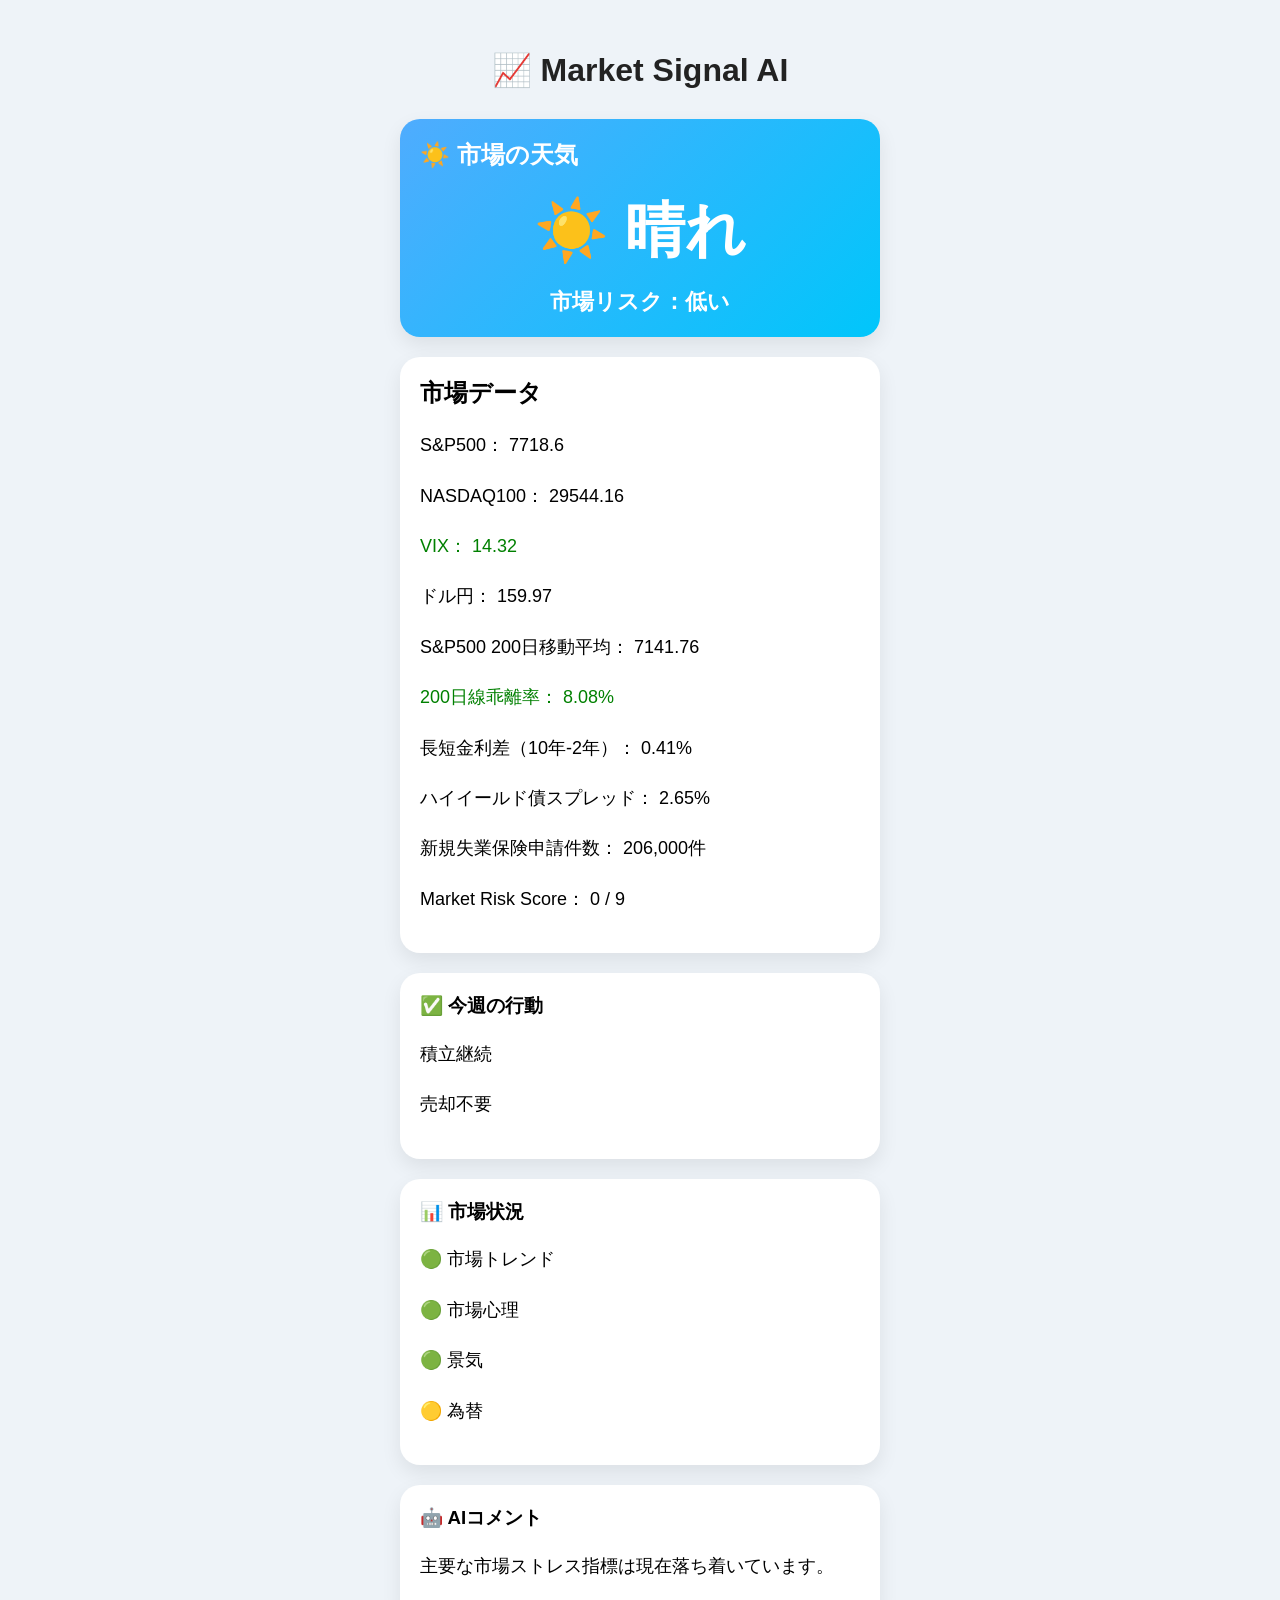
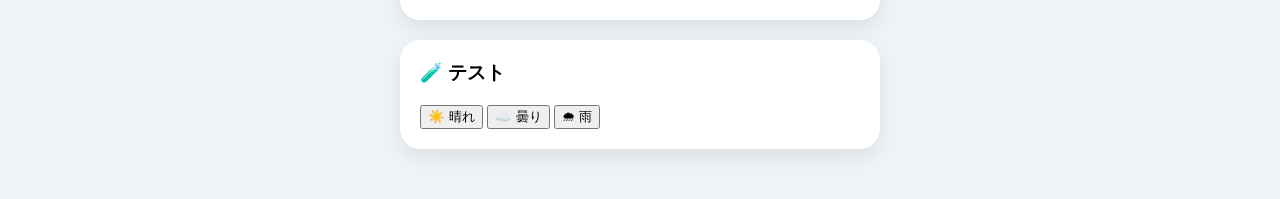
==== index.html @ 3be37f30 "Add automatic market status indicators" ====
<!DOCTYPE html>
<html lang="ja">
<head>
    <meta charset="UTF-8">
    <meta name="viewport" content="width=device-width, initial-scale=1.0">
    <title>Market Signal AI</title>

    <link rel="stylesheet" href="style.css"> </head>

<body>
    <div class="container">

    <h1>📈 Market Signal AI</h1>

    <div class="card weather-card">

        <h2>☀️ 市場の天気</h2>

        <div class="weather" id="weather">
            ☀️晴れ
        </div>

        <div class="risk" id="risk">
            市場リスク：低
        </div>

    </div>

    <div class="card">
        <h2>市場データ</h2>

        <p id="sp500">S&P500：---</p>
        <p id="nasdaq100">NASDAQ100：---</p>
        <p id="vix">VIX：---</p>
        <p id="usdjpy">ドル円：---</p>
        <p id="sp500_200ma">S&P500 200日移動平均：---</p>
        <p id="sp500_200ma_diff">200日線乖離率：---</p>
        <p id="yield_curve">長短金利差（10年-2年）：---</p>
        <p id="high_yield_spread">ハイイールド債スプレッド：---</p>
        <p id="initial_claims">新規失業保険申請件数：---</p>
        <p id="riskScore">Market Risk Score：---</p>
    </div>
 
    <div class="card">

        <h3>✅ 今週の行動</h3>
        <p id="action1">積立継続</p>
        <p id="action2">売却不要</p>

    </div>

    <div class="card">

       <h3>📊 市場状況</h3>

       <p id="trendStatus">🟢 市場トレンド</p>

       <p id="sentimentStatus">🟢 市場心理</p>

       <p id="economyStatus">🟢 景気</p>

       <p id="fxStatus">🟢 為替</p>

    </div>


    <div class="card">

        <h3>🤖 AIコメント</h3>

        <p id="aiComment">---</p>

    </div>

    <div class="card">
        <h3>🧪 テスト</h3>

        <button onclick="changeWeather('sunny')">☀️ 晴れ</button>

        <button onclick="changeWeather('cloudy')">☁️ 曇り</button>

        <button onclick="changeWeather('rain')">🌧 雨</button>
    </div>

</div>

    <script src="script.js"></script>

</body>
</html>
---- style.css ----
body {
    margin: 0;
    padding: 30px;
    font-family: "Yu Gothic UI", sans-serif;
    background: #eef3f8;
}

.container {
    max-width: 480px;
    margin: auto;
}

h1 {
    text-align: center;
    margin-bottom: 30px;
    color: #222;
}

.card {
    background: white;
    border-radius: 20px;
    padding: 20px;
    margin-bottom: 20px;
    box-shadow: 0 8px 20px rgba(0,0,0,0.08); }

.card h2,
.card h3 {
    margin-top: 0;
}

.weather {
    font-size: 60px;
    font-weight: bold;
    text-align: center;
    margin: 15px 0;
}

.risk {
    text-align: center;
    font-size: 22px;
    color: #2e7d32;
    font-weight: bold;
}

p {
    font-size: 18px;
    line-height: 1.8;
}

.weather-card{

    background: linear-gradient(135deg,#4facfe,#00c6fb);

    color:white;

}

.weather-card .risk{

    color:white;

}

.weather-card h2{

    color:white;

}
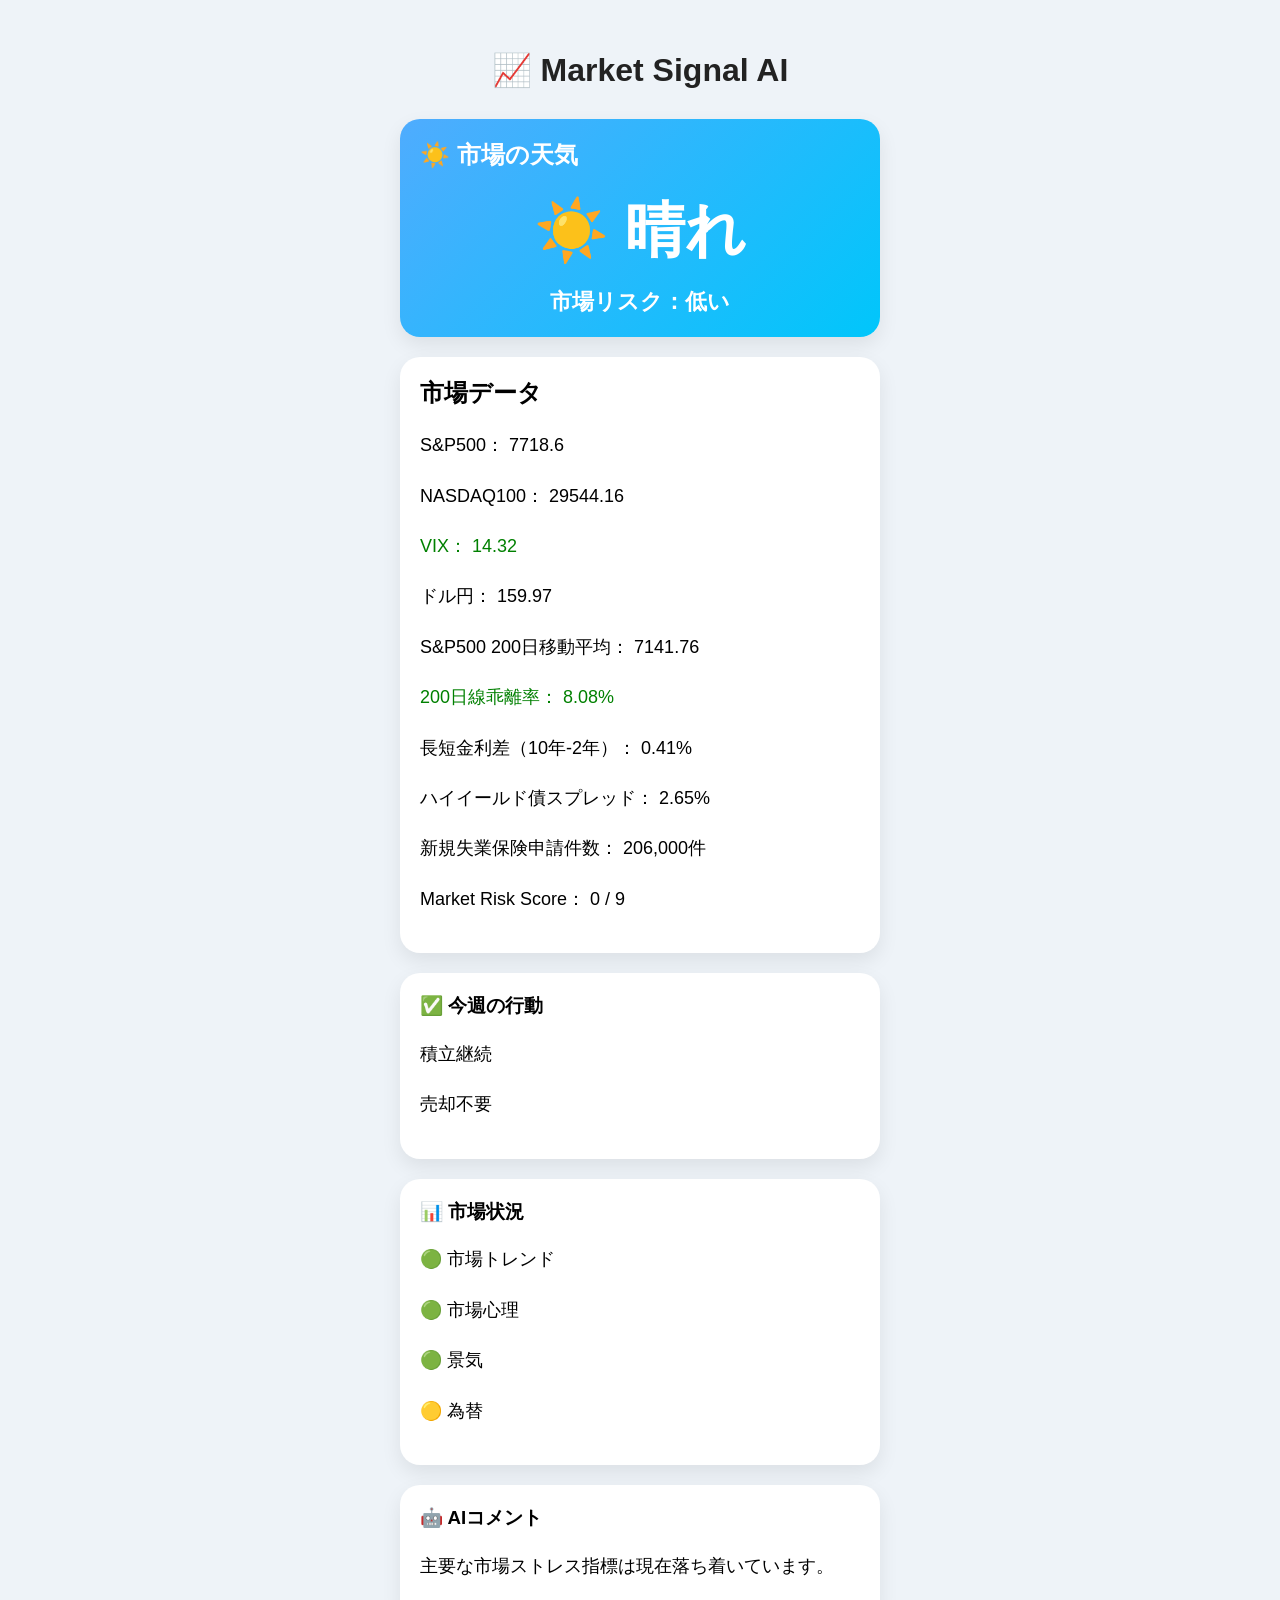
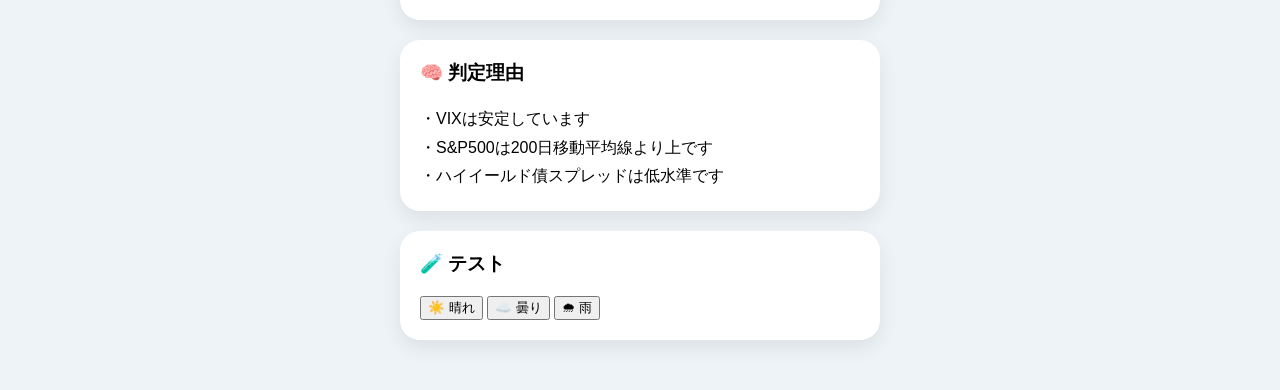
==== commit 34f615cf: "Add sudden market change detection" ====
--- a/index.html
+++ b/index.html
@@ -72,6 +72,11 @@
 
     </div>
 
+<div class="card">
+    <h3>🧠 判定理由</h3>
+    <div id="riskReasons">---</div>
+</div>
+
     <div class="card">
         <h3>🧪 テスト</h3>
 
--- a/style.css
+++ b/style.css
@@ -66,3 +66,8 @@
     color:white;
 
 }
+
+#riskReasons {
+  white-space: pre-line;
+  line-height: 1.8;
+}
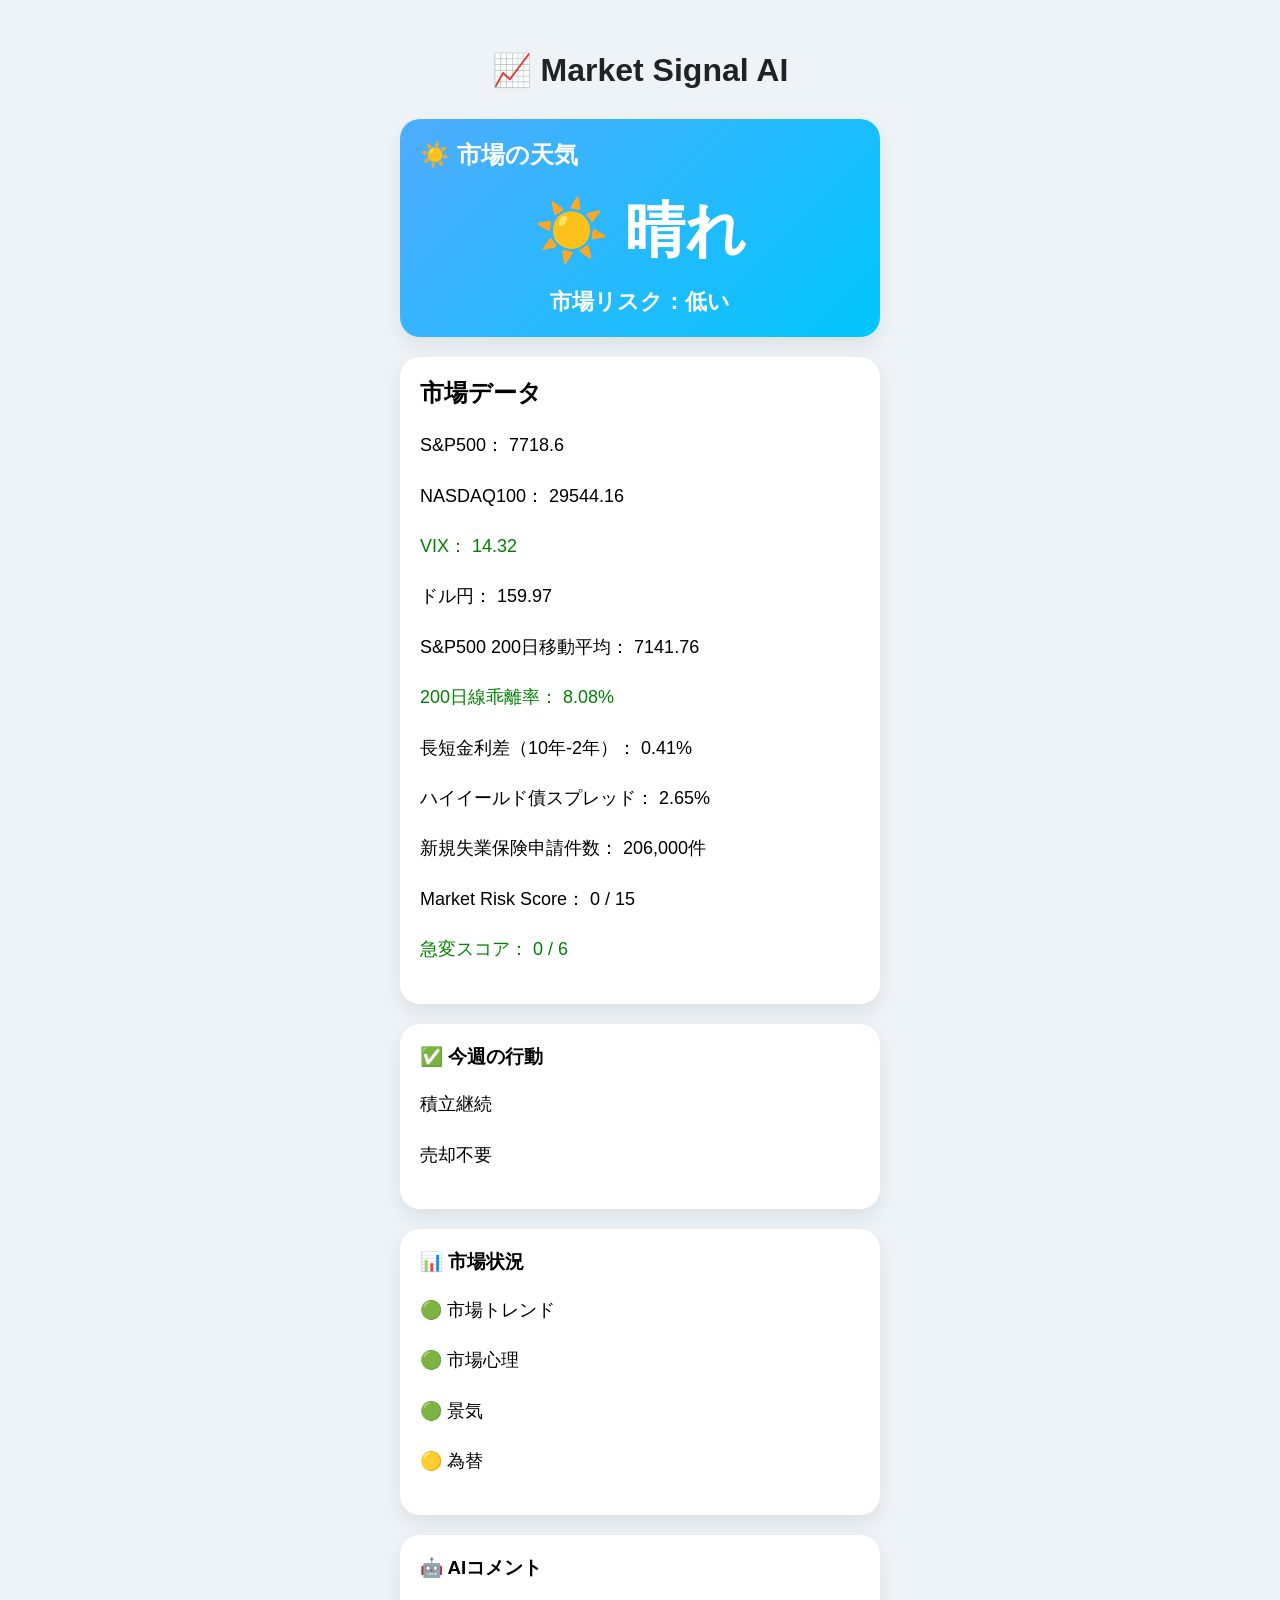
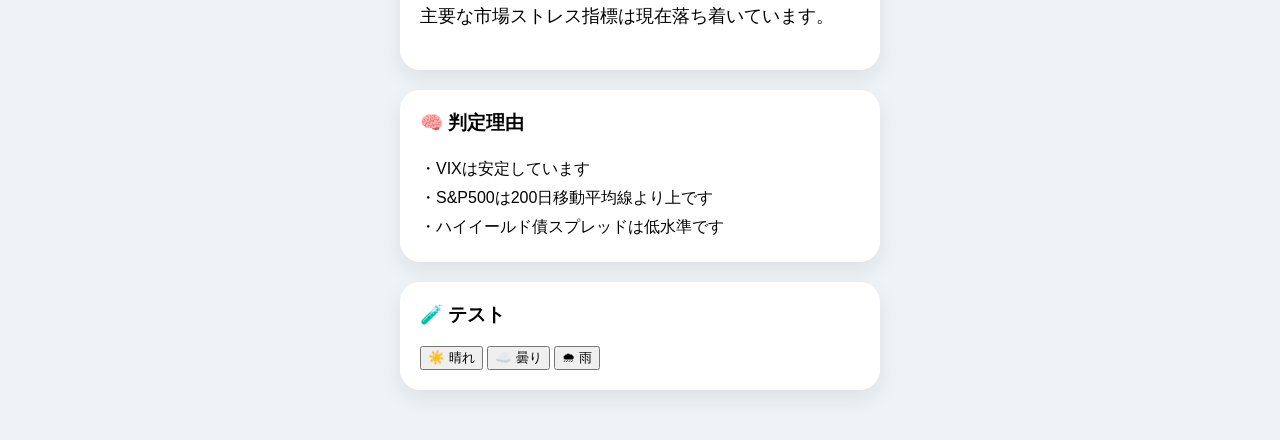
==== commit 1c39d91d: "Fix duplicate sudden score code" ====
--- a/index.html
+++ b/index.html
@@ -39,6 +39,7 @@
         <p id="high_yield_spread">ハイイールド債スプレッド：---</p>
         <p id="initial_claims">新規失業保険申請件数：---</p>
         <p id="riskScore">Market Risk Score：---</p>
+        <p id="suddenScore">急変スコア：---</p>
     </div>
  
     <div class="card">
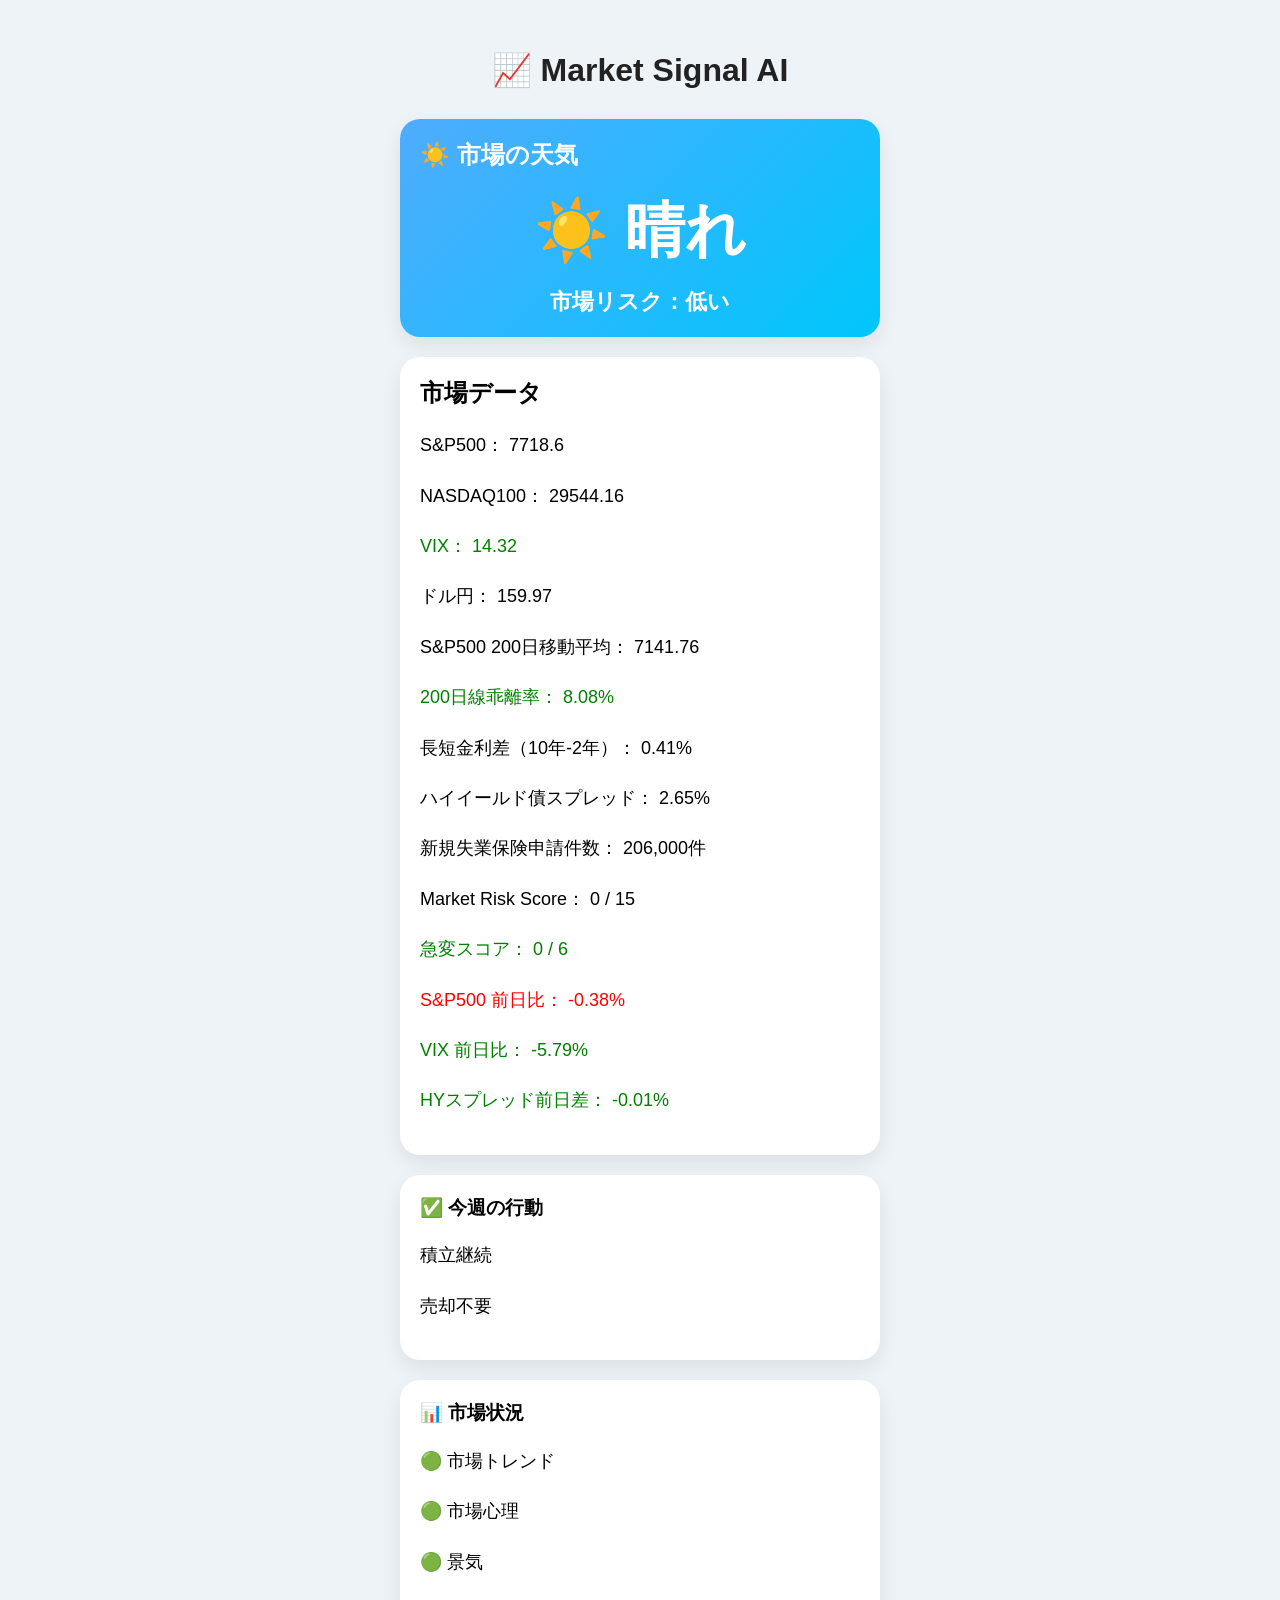
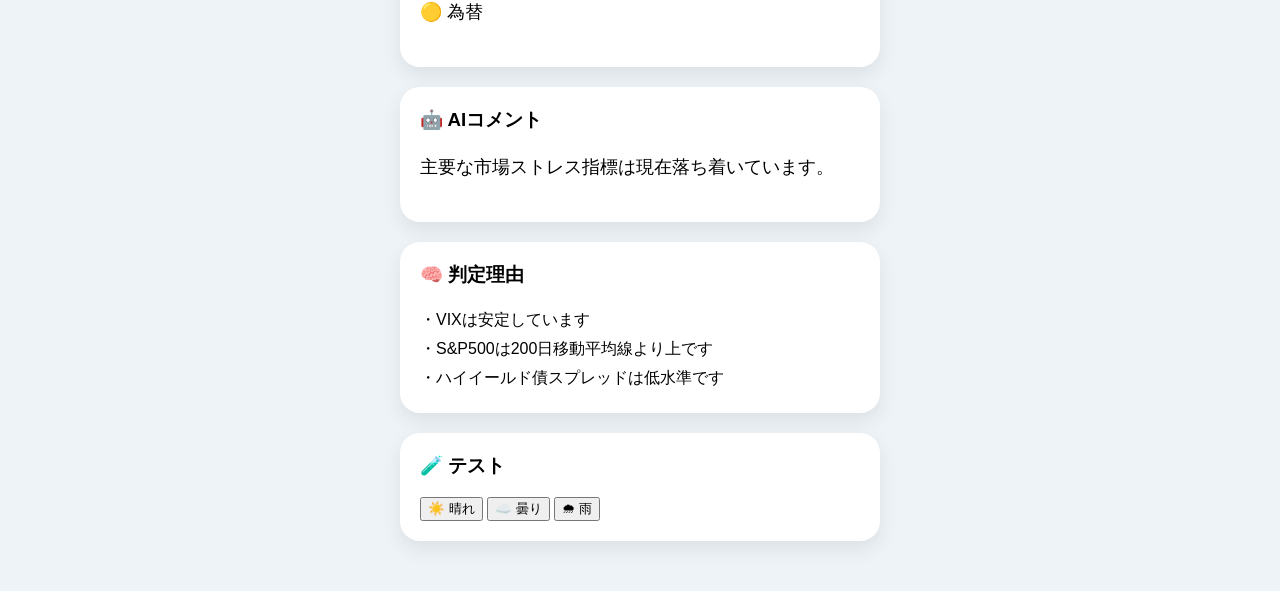
==== commit 95043027: "Display daily market changes" ====
--- a/index.html
+++ b/index.html
@@ -40,6 +40,9 @@
         <p id="initial_claims">新規失業保険申請件数：---</p>
         <p id="riskScore">Market Risk Score：---</p>
         <p id="suddenScore">急変スコア：---</p>
+        <p id="sp500Change">S&P500 前日比：---</p>
+        <p id="vixChange">VIX 前日比：---</p>
+        <p id="hyChange">HYスプレッド前日差：---</p>
     </div>
  
     <div class="card">
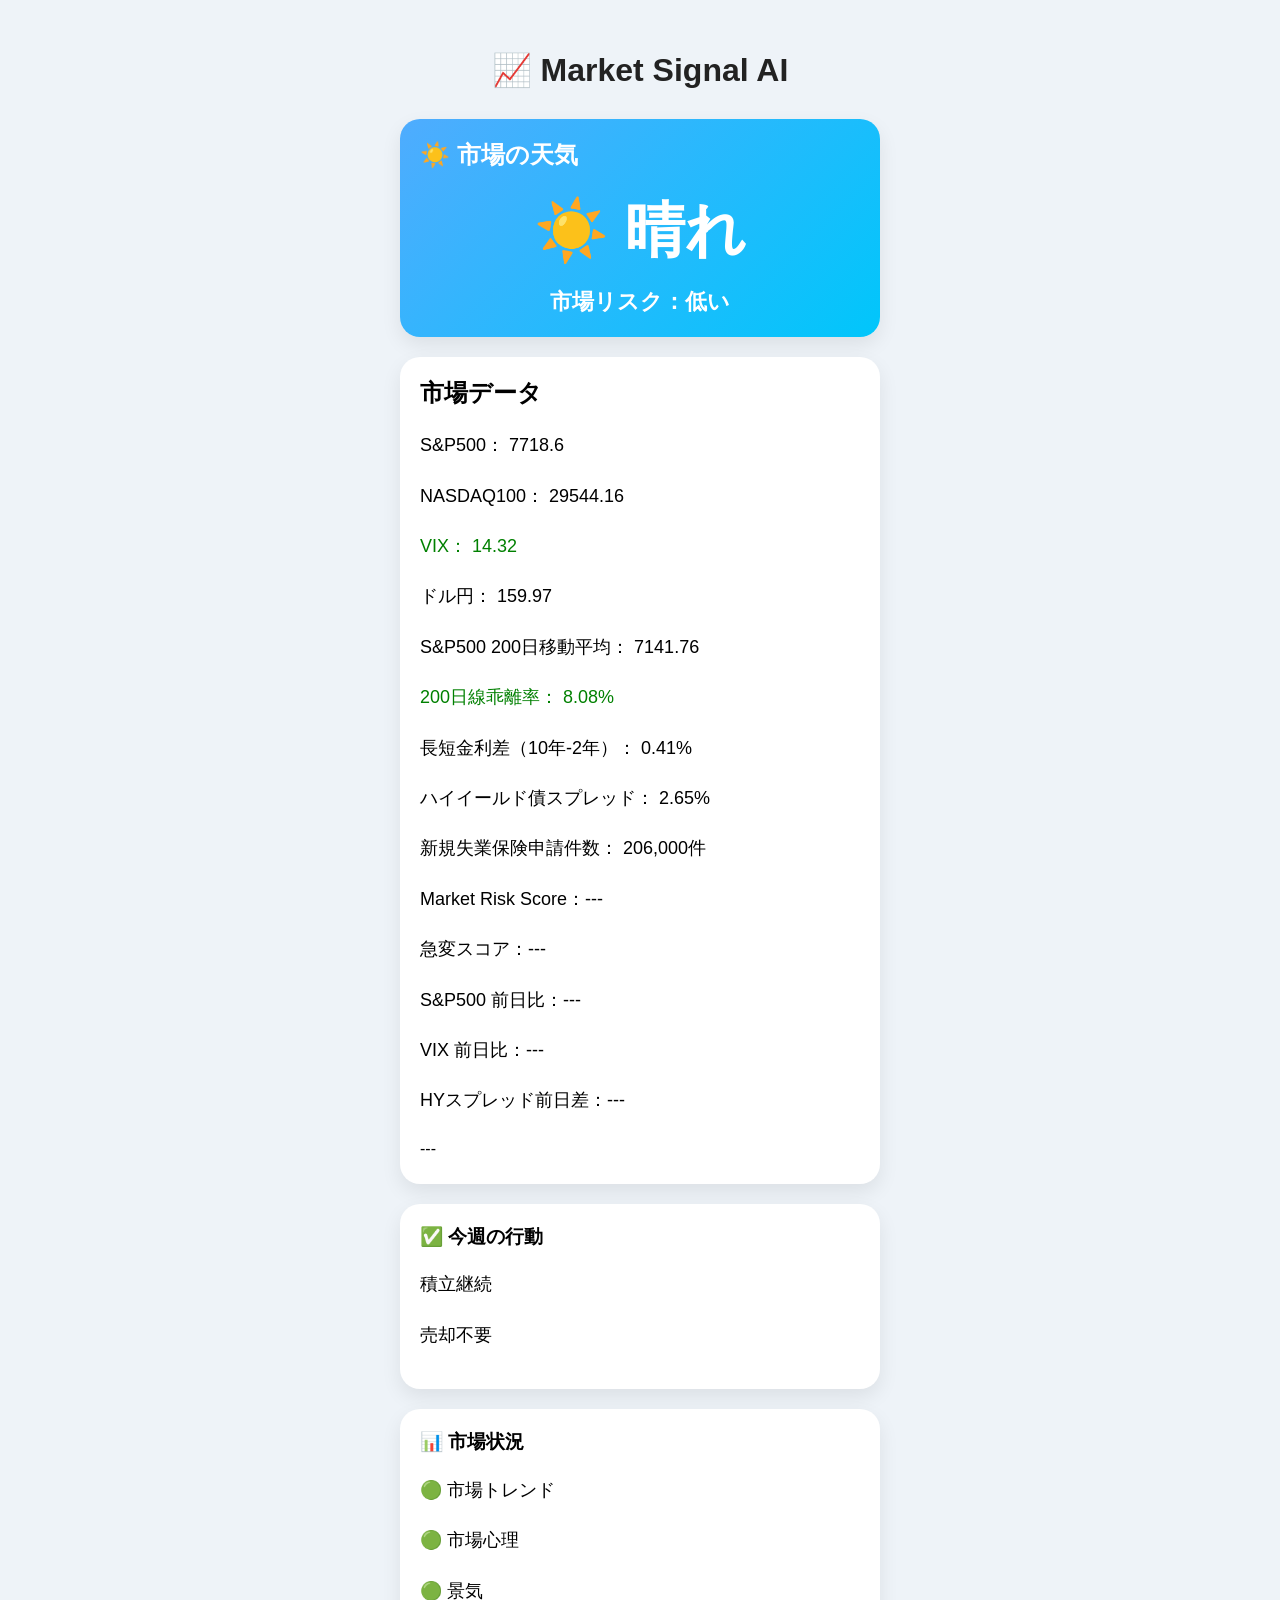
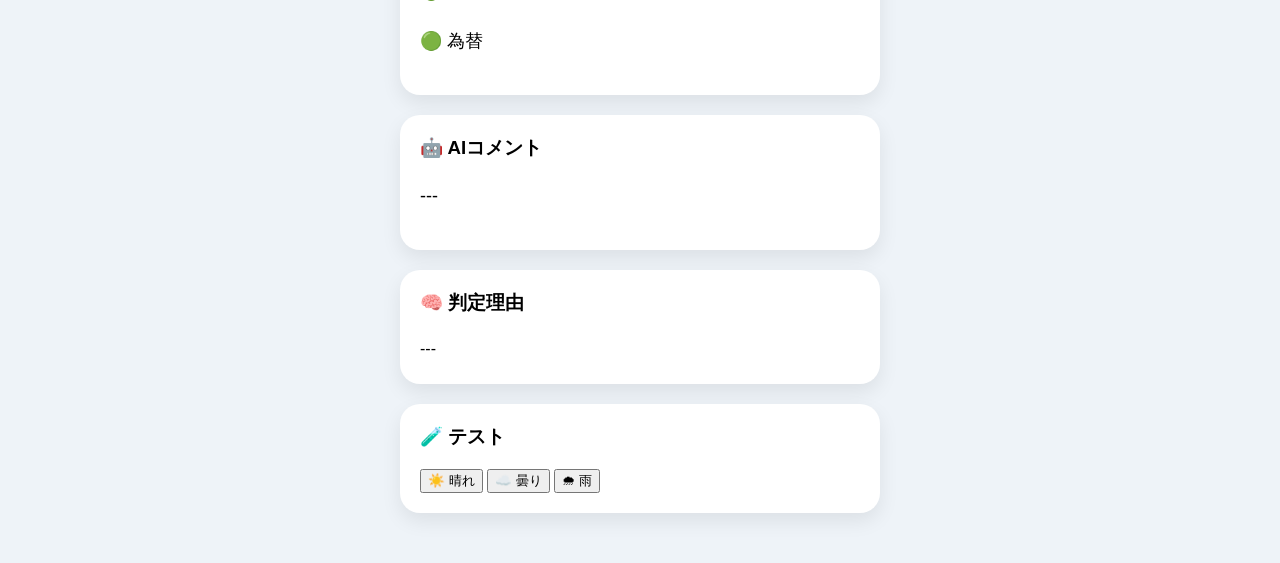
==== commit 64312b20: "Finalize risk scoring model" ====
--- a/index.html
+++ b/index.html
@@ -43,6 +43,7 @@
         <p id="sp500Change">S&P500 前日比：---</p>
         <p id="vixChange">VIX 前日比：---</p>
         <p id="hyChange">HYスプレッド前日差：---</p>
+        <div id="suddenReasons">---</div>
     </div>
  
     <div class="card">
--- a/style.css
+++ b/style.css
@@ -70,4 +70,9 @@
 #riskReasons {
   white-space: pre-line;
   line-height: 1.8;
+}
+
+#suddenReasons {
+  white-space: pre-line;
+  line-height: 1.8;
 }
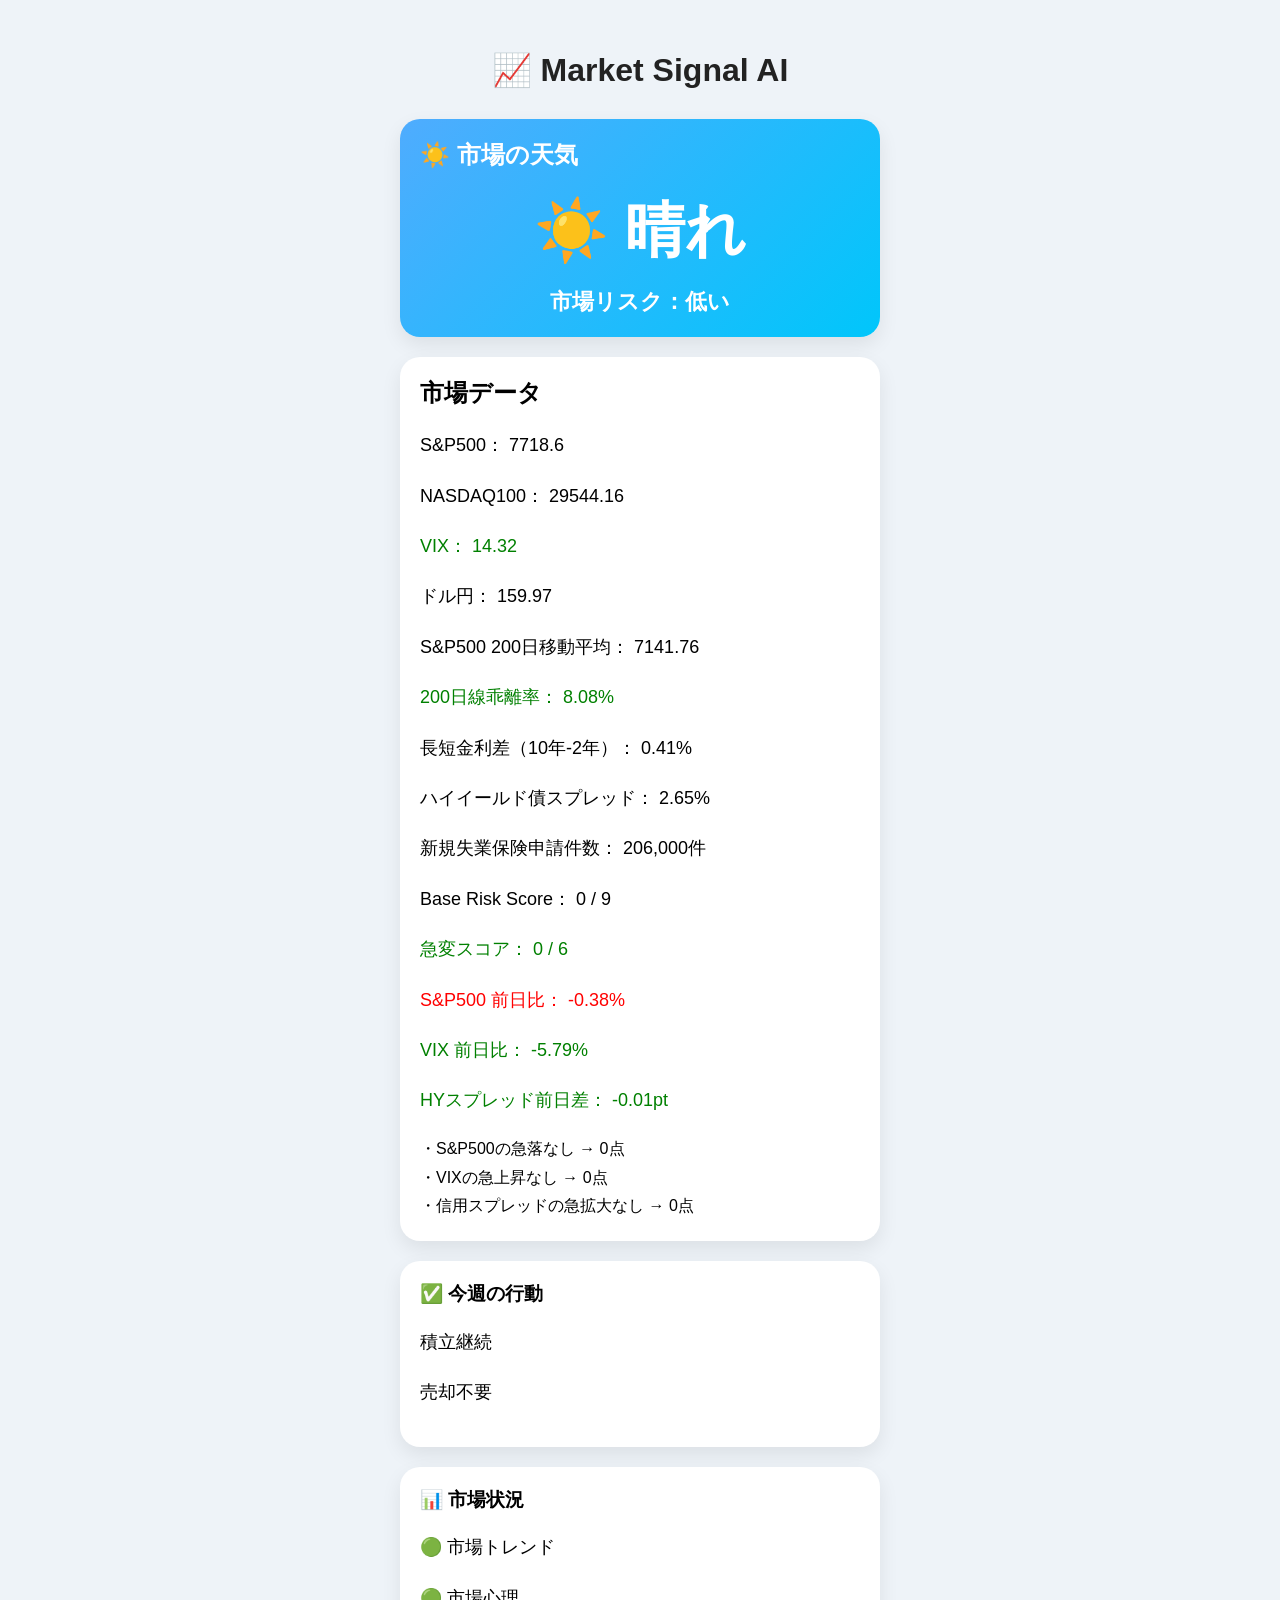
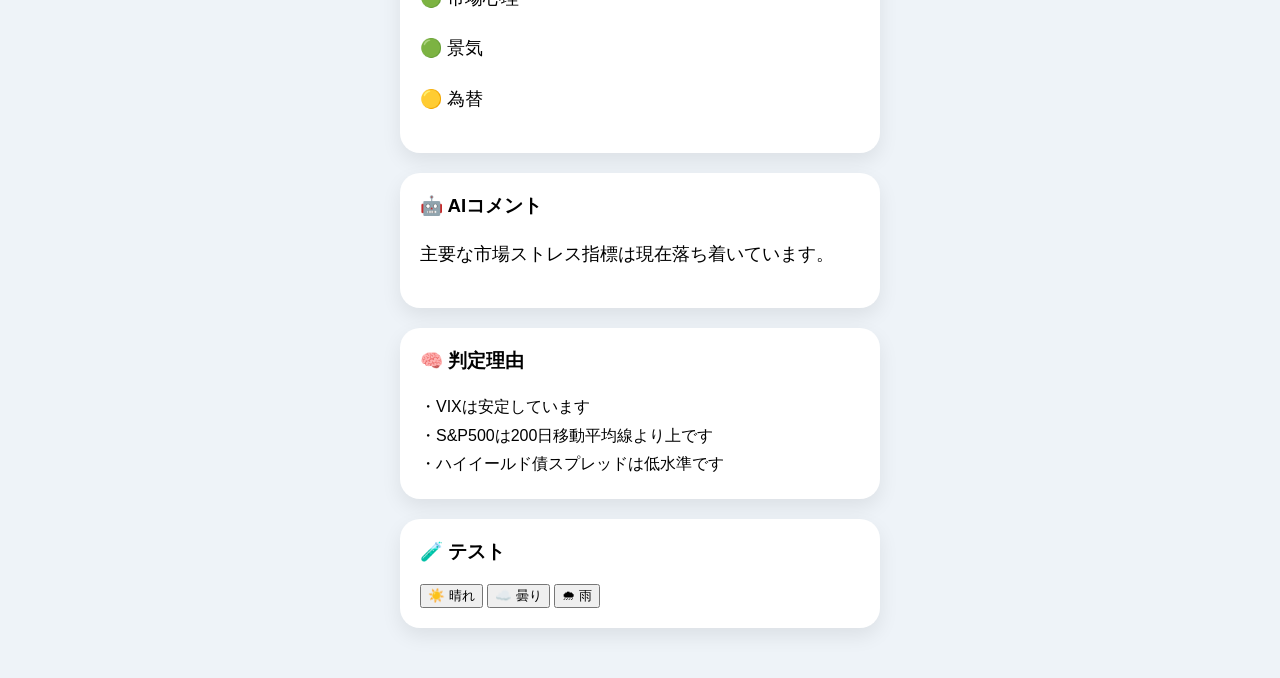
==== commit 88ae573f: "Fix v1 display and cache" ====
--- a/index.html
+++ b/index.html
@@ -38,7 +38,7 @@
         <p id="yield_curve">長短金利差（10年-2年）：---</p>
         <p id="high_yield_spread">ハイイールド債スプレッド：---</p>
         <p id="initial_claims">新規失業保険申請件数：---</p>
-        <p id="riskScore">Market Risk Score：---</p>
+        <p id="riskScore">Base Risk Score：---</p>
         <p id="suddenScore">急変スコア：---</p>
         <p id="sp500Change">S&P500 前日比：---</p>
         <p id="vixChange">VIX 前日比：---</p>
@@ -94,7 +94,7 @@
 
 </div>
 
-    <script src="script.js"></script>
+    <script src="script.js?v=1.0"></script>
 
 </body>
 </html>
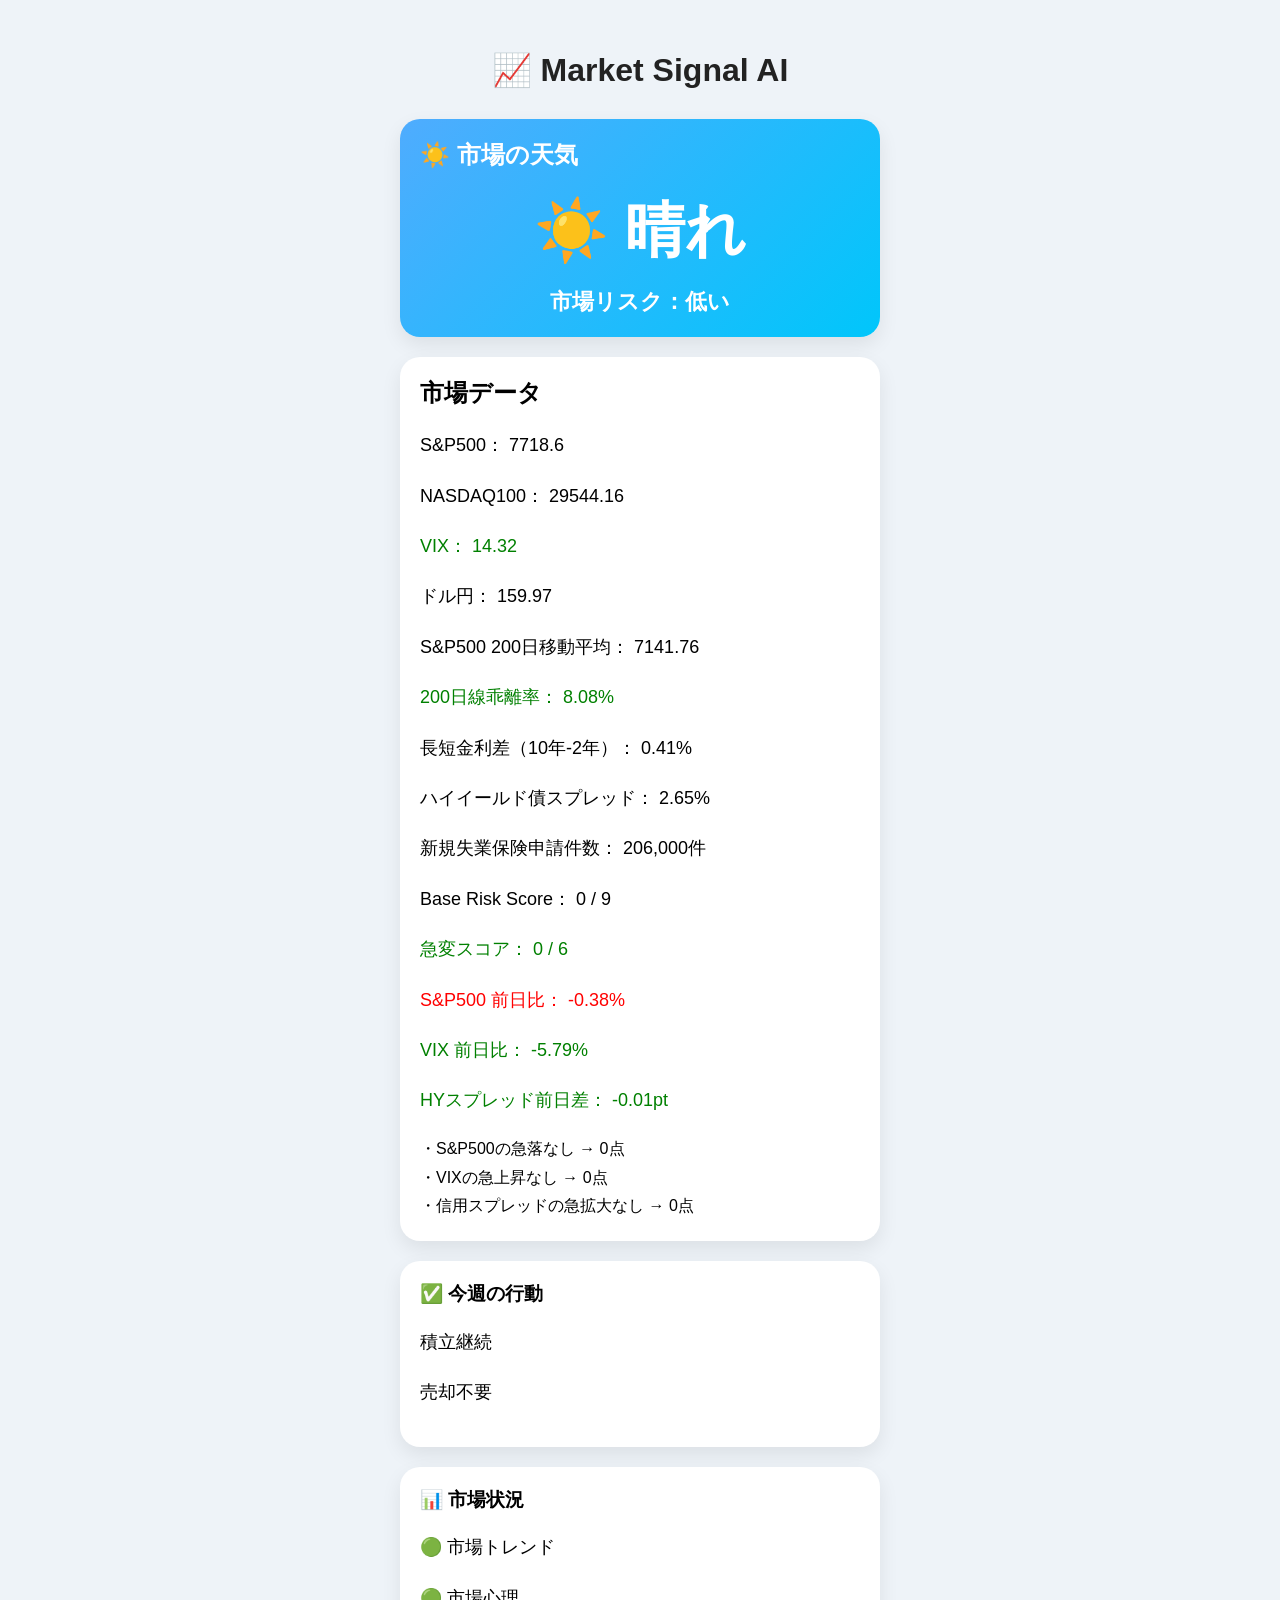
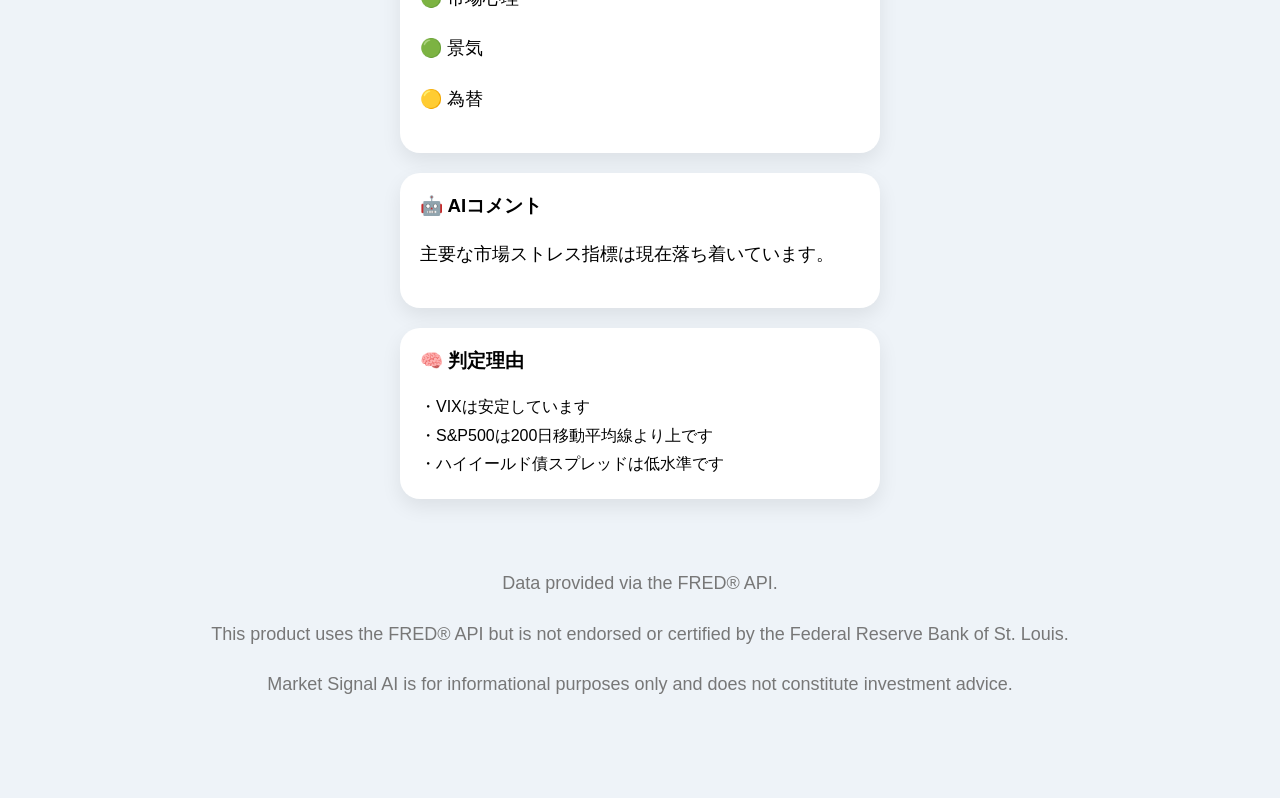
==== commit b71405e5: "Release Market Signal AI v1.0" ====
--- a/index.html
+++ b/index.html
@@ -82,17 +82,21 @@
     <div id="riskReasons">---</div>
 </div>
 
-    <div class="card">
-        <h3>🧪 テスト</h3>
+</div>
 
-        <button onclick="changeWeather('sunny')">☀️ 晴れ</button>
-
-        <button onclick="changeWeather('cloudy')">☁️ 曇り</button>
-
-        <button onclick="changeWeather('rain')">🌧 雨</button>
-    </div>
-
-</div>
+<footer class="footer">
+    <p>
+        Data provided via the FRED® API.
+    </p>
+    <p>
+        This product uses the FRED® API but is not endorsed or certified
+        by the Federal Reserve Bank of St. Louis.
+    </p>
+    <p>
+        Market Signal AI is for informational purposes only and does not
+        constitute investment advice.
+    </p>
+</footer>
 
     <script src="script.js?v=1.0"></script>
 
--- a/style.css
+++ b/style.css
@@ -75,4 +75,13 @@
 #suddenReasons {
   white-space: pre-line;
   line-height: 1.8;
-}+}
+
+.footer {
+    margin: 30px 15px;
+    padding: 20px 10px;
+    text-align: center;
+    font-size: 12px;
+    line-height: 1.6;
+    color: #777;
+}
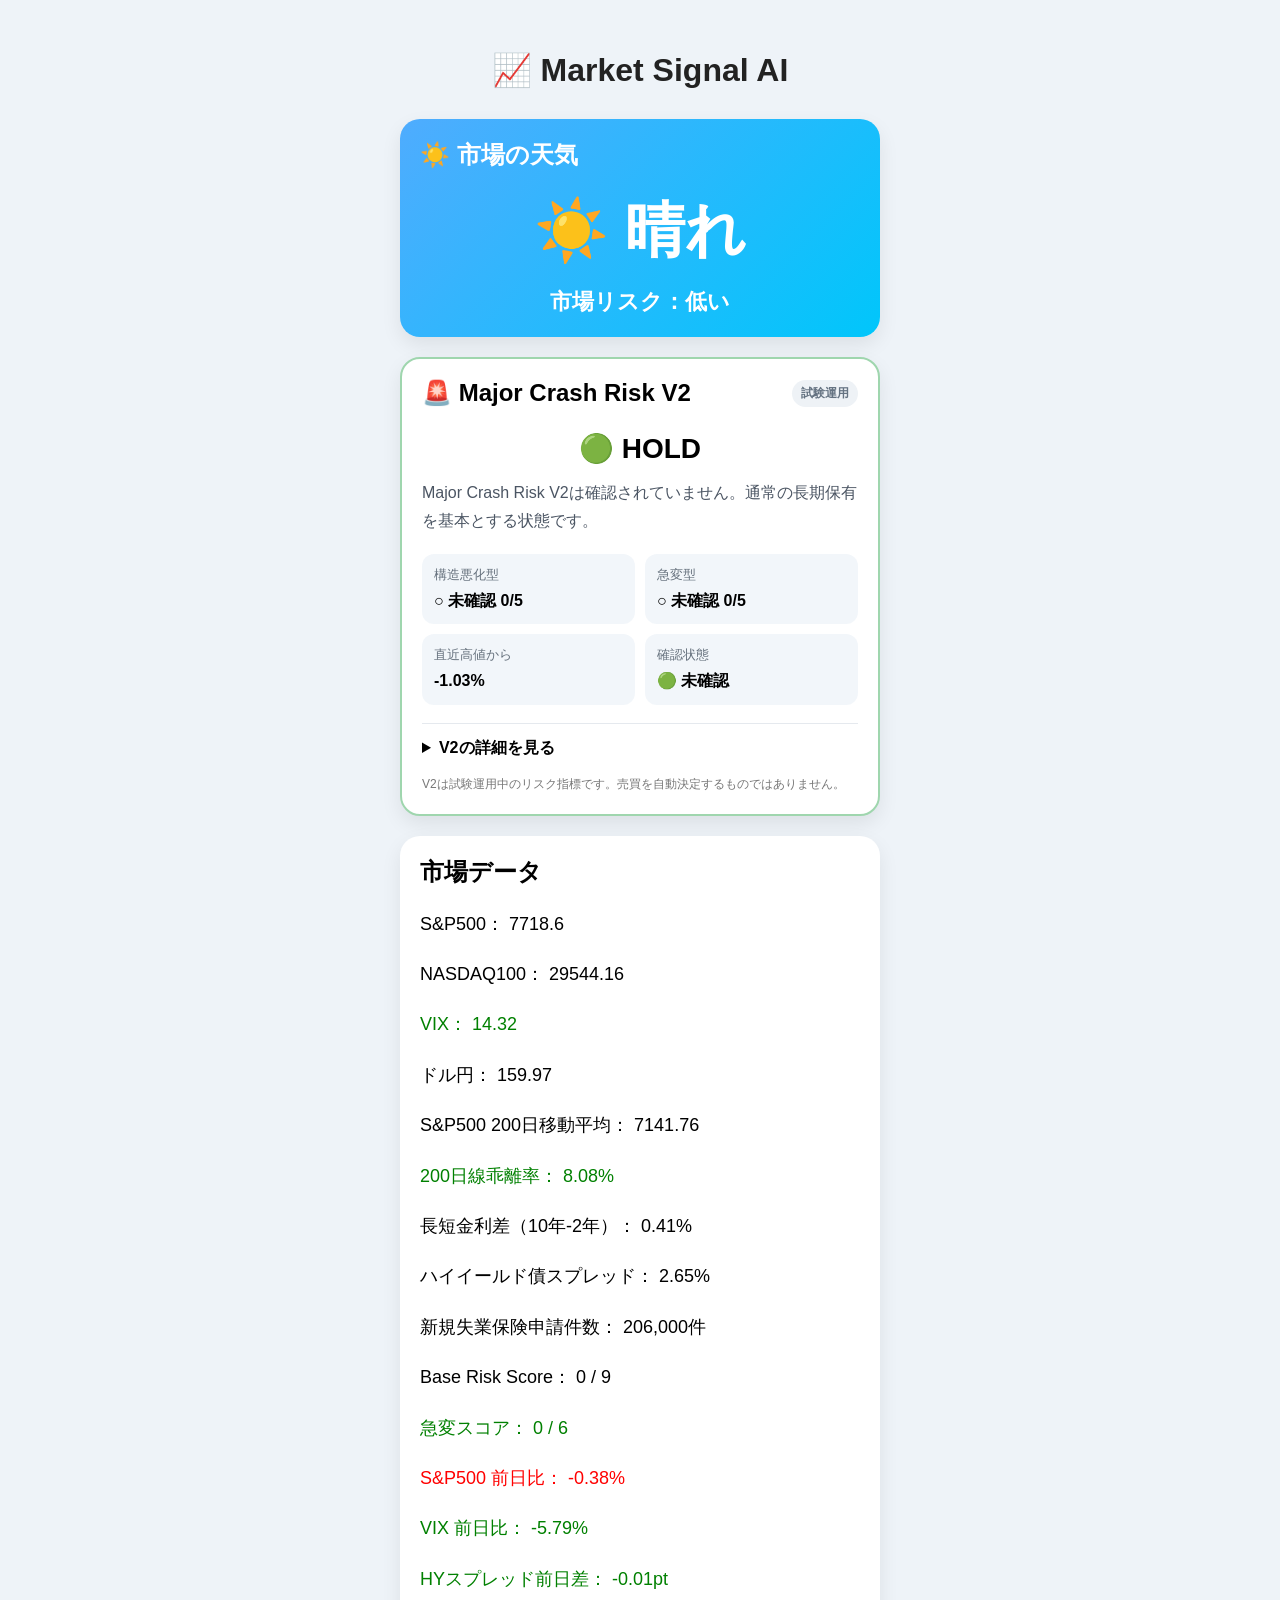
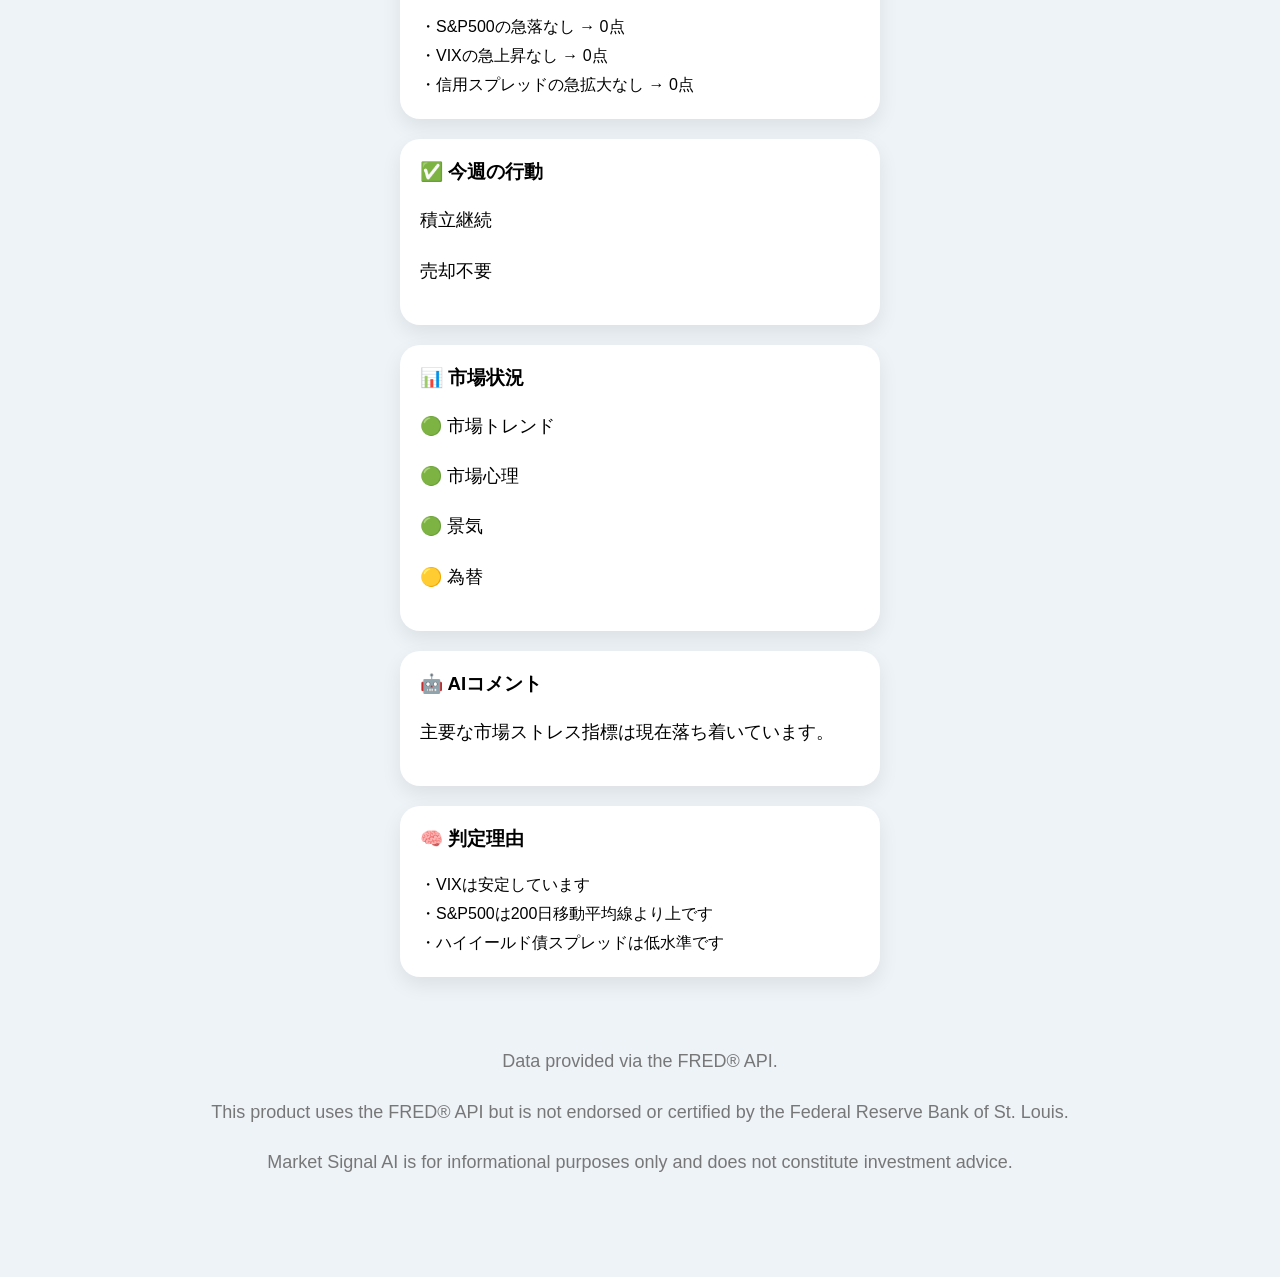
==== commit 1a93e219: "Integrate Major Crash Risk V2" ====
--- a/index.html
+++ b/index.html
@@ -4,101 +4,124 @@
     <meta charset="UTF-8">
     <meta name="viewport" content="width=device-width, initial-scale=1.0">
     <title>Market Signal AI</title>
-
-    <link rel="stylesheet" href="style.css"> </head>
+    <link rel="stylesheet" href="style.css?v=2.0">
+</head>
 
 <body>
     <div class="container">
 
-    <h1>📈 Market Signal AI</h1>
+        <h1>📈 Market Signal AI</h1>
 
-    <div class="card weather-card">
-
-        <h2>☀️ 市場の天気</h2>
-
-        <div class="weather" id="weather">
-            ☀️晴れ
+        <div class="card weather-card">
+            <h2>☀️ 市場の天気</h2>
+            <div class="weather" id="weather">☀️晴れ</div>
+            <div class="risk" id="risk">市場リスク：低</div>
         </div>
 
-        <div class="risk" id="risk">
-            市場リスク：低
+        <div class="card major-risk-card">
+            <div class="major-risk-header">
+                <h2>🚨 Major Crash Risk V2</h2>
+                <span class="experimental-badge">試験運用</span>
+            </div>
+
+            <div class="major-action" id="majorAction">読み込み中...</div>
+            <p class="major-message" id="majorMessage">V2データを確認しています。</p>
+
+            <div class="major-grid">
+                <div class="major-metric">
+                    <span>構造悪化型</span>
+                    <strong id="majorStructural">---</strong>
+                </div>
+                <div class="major-metric">
+                    <span>急変型</span>
+                    <strong id="majorShock">---</strong>
+                </div>
+                <div class="major-metric">
+                    <span>直近高値から</span>
+                    <strong id="majorDrawdown">---</strong>
+                </div>
+                <div class="major-metric">
+                    <span>確認状態</span>
+                    <strong id="majorConfirmed">---</strong>
+                </div>
+            </div>
+
+            <details class="major-details">
+                <summary>V2の詳細を見る</summary>
+                <p id="major200maDiff">S&P500 vs 200DMA：---</p>
+                <p id="majorBaa10y">BAA10Y：---</p>
+                <p id="majorSp500Change20d">S&P500 20日変化率：---</p>
+                <p id="majorVixChange20d">VIX 20日変化率：---</p>
+                <p id="majorAsOf">データ基準日：---</p>
+
+                <div class="major-reasons">
+                    <strong>判定理由</strong>
+                    <div id="majorReasons">---</div>
+                </div>
+            </details>
+
+            <p class="major-note">
+                V2は試験運用中のリスク指標です。売買を自動決定するものではありません。
+            </p>
+        </div>
+
+        <div class="card">
+            <h2>市場データ</h2>
+            <p id="sp500">S&P500：---</p>
+            <p id="nasdaq100">NASDAQ100：---</p>
+            <p id="vix">VIX：---</p>
+            <p id="usdjpy">ドル円：---</p>
+            <p id="sp500_200ma">S&P500 200日移動平均：---</p>
+            <p id="sp500_200ma_diff">200日線乖離率：---</p>
+            <p id="yield_curve">長短金利差（10年-2年）：---</p>
+            <p id="high_yield_spread">ハイイールド債スプレッド：---</p>
+            <p id="initial_claims">新規失業保険申請件数：---</p>
+            <p id="riskScore">Base Risk Score：---</p>
+            <p id="suddenScore">急変スコア：---</p>
+            <p id="sp500Change">S&P500 前日比：---</p>
+            <p id="vixChange">VIX 前日比：---</p>
+            <p id="hyChange">HYスプレッド前日差：---</p>
+            <div id="suddenReasons">---</div>
+        </div>
+
+        <div class="card">
+            <h3>✅ 今週の行動</h3>
+            <p id="action1">積立継続</p>
+            <p id="action2">売却不要</p>
+        </div>
+
+        <div class="card">
+            <h3>📊 市場状況</h3>
+            <p id="trendStatus">🟢 市場トレンド</p>
+            <p id="sentimentStatus">🟢 市場心理</p>
+            <p id="economyStatus">🟢 景気</p>
+            <p id="fxStatus">🟢 為替</p>
+        </div>
+
+        <div class="card">
+            <h3>🤖 AIコメント</h3>
+            <p id="aiComment">---</p>
+        </div>
+
+        <div class="card">
+            <h3>🧠 判定理由</h3>
+            <div id="riskReasons">---</div>
         </div>
 
     </div>
 
-    <div class="card">
-        <h2>市場データ</h2>
+    <footer class="footer">
+        <p>Data provided via the FRED® API.</p>
+        <p>
+            This product uses the FRED® API but is not endorsed or certified
+            by the Federal Reserve Bank of St. Louis.
+        </p>
+        <p>
+            Market Signal AI is for informational purposes only and does not
+            constitute investment advice.
+        </p>
+    </footer>
 
-        <p id="sp500">S&P500：---</p>
-        <p id="nasdaq100">NASDAQ100：---</p>
-        <p id="vix">VIX：---</p>
-        <p id="usdjpy">ドル円：---</p>
-        <p id="sp500_200ma">S&P500 200日移動平均：---</p>
-        <p id="sp500_200ma_diff">200日線乖離率：---</p>
-        <p id="yield_curve">長短金利差（10年-2年）：---</p>
-        <p id="high_yield_spread">ハイイールド債スプレッド：---</p>
-        <p id="initial_claims">新規失業保険申請件数：---</p>
-        <p id="riskScore">Base Risk Score：---</p>
-        <p id="suddenScore">急変スコア：---</p>
-        <p id="sp500Change">S&P500 前日比：---</p>
-        <p id="vixChange">VIX 前日比：---</p>
-        <p id="hyChange">HYスプレッド前日差：---</p>
-        <div id="suddenReasons">---</div>
-    </div>
- 
-    <div class="card">
-
-        <h3>✅ 今週の行動</h3>
-        <p id="action1">積立継続</p>
-        <p id="action2">売却不要</p>
-
-    </div>
-
-    <div class="card">
-
-       <h3>📊 市場状況</h3>
-
-       <p id="trendStatus">🟢 市場トレンド</p>
-
-       <p id="sentimentStatus">🟢 市場心理</p>
-
-       <p id="economyStatus">🟢 景気</p>
-
-       <p id="fxStatus">🟢 為替</p>
-
-    </div>
-
-
-    <div class="card">
-
-        <h3>🤖 AIコメント</h3>
-
-        <p id="aiComment">---</p>
-
-    </div>
-
-<div class="card">
-    <h3>🧠 判定理由</h3>
-    <div id="riskReasons">---</div>
-</div>
-
-</div>
-
-<footer class="footer">
-    <p>
-        Data provided via the FRED® API.
-    </p>
-    <p>
-        This product uses the FRED® API but is not endorsed or certified
-        by the Federal Reserve Bank of St. Louis.
-    </p>
-    <p>
-        Market Signal AI is for informational purposes only and does not
-        constitute investment advice.
-    </p>
-</footer>
-
-    <script src="script.js?v=1.0"></script>
-
+    <script src="script.js?v=2.0"></script>
 </body>
 </html>
--- a/style.css
+++ b/style.css
@@ -21,7 +21,8 @@
     border-radius: 20px;
     padding: 20px;
     margin-bottom: 20px;
-    box-shadow: 0 8px 20px rgba(0,0,0,0.08); }
+    box-shadow: 0 8px 20px rgba(0,0,0,0.08);
+}
 
 .card h2,
 .card h3 {
@@ -47,34 +48,148 @@
     line-height: 1.8;
 }
 
-.weather-card{
-
+.weather-card {
     background: linear-gradient(135deg,#4facfe,#00c6fb);
-
-    color:white;
-
-}
-
-.weather-card .risk{
-
-    color:white;
-
-}
-
-.weather-card h2{
-
-    color:white;
-
+    color: white;
+}
+
+.weather-card .risk {
+    color: white;
+}
+
+.weather-card h2 {
+    color: white;
 }
 
 #riskReasons {
-  white-space: pre-line;
-  line-height: 1.8;
+    white-space: pre-line;
+    line-height: 1.8;
 }
 
 #suddenReasons {
-  white-space: pre-line;
-  line-height: 1.8;
+    white-space: pre-line;
+    line-height: 1.8;
+}
+
+/* Major Crash Risk V2 */
+.major-risk-card {
+    border: 2px solid #dfe7ef;
+    transition: border-color 0.2s ease, background 0.2s ease;
+}
+
+.major-risk-header {
+    display: flex;
+    align-items: center;
+    justify-content: space-between;
+    gap: 12px;
+}
+
+.major-risk-header h2 {
+    margin-bottom: 0;
+}
+
+.experimental-badge {
+    flex-shrink: 0;
+    font-size: 12px;
+    font-weight: bold;
+    padding: 5px 9px;
+    border-radius: 999px;
+    background: #eef2f6;
+    color: #657382;
+}
+
+.major-action {
+    margin: 22px 0 10px;
+    text-align: center;
+    font-size: 28px;
+    line-height: 1.4;
+    font-weight: bold;
+}
+
+.major-message {
+    margin-top: 0;
+    font-size: 16px;
+    color: #4b5563;
+}
+
+.major-grid {
+    display: grid;
+    grid-template-columns: 1fr 1fr;
+    gap: 10px;
+    margin-top: 18px;
+}
+
+.major-metric {
+    padding: 12px;
+    border-radius: 12px;
+    background: rgba(238, 243, 248, 0.75);
+}
+
+.major-metric span {
+    display: block;
+    margin-bottom: 5px;
+    font-size: 13px;
+    color: #66717d;
+}
+
+.major-metric strong {
+    display: block;
+    font-size: 16px;
+    line-height: 1.45;
+}
+
+.major-details {
+    margin-top: 18px;
+    border-top: 1px solid #e5e9ee;
+    padding-top: 14px;
+}
+
+.major-details summary {
+    cursor: pointer;
+    font-weight: bold;
+    font-size: 16px;
+}
+
+.major-details p {
+    font-size: 15px;
+    margin: 8px 0;
+}
+
+.major-reasons {
+    margin-top: 14px;
+}
+
+#majorReasons {
+    margin-top: 8px;
+    white-space: pre-line;
+    line-height: 1.7;
+    font-size: 15px;
+}
+
+.major-note {
+    margin: 16px 0 0;
+    font-size: 12px;
+    line-height: 1.6;
+    color: #777;
+}
+
+.major-risk-card.major-low {
+    border-color: #9fd6ae;
+}
+
+.major-risk-card.major-warning {
+    border-color: #f1bd67;
+    background: #fffaf1;
+}
+
+.major-risk-card.major-danger {
+    border-color: #e79a9a;
+    background: #fff6f6;
+}
+
+.major-risk-card.major-late {
+    border-color: #d4ad72;
+    background: #fff9ee;
 }
 
 .footer {
@@ -85,3 +200,25 @@
     line-height: 1.6;
     color: #777;
 }
+
+@media (max-width: 520px) {
+    body {
+        padding: 18px 12px;
+    }
+
+    h1 {
+        font-size: 28px;
+    }
+
+    .weather {
+        font-size: 52px;
+    }
+
+    .major-action {
+        font-size: 24px;
+    }
+
+    .major-grid {
+        grid-template-columns: 1fr;
+    }
+}
